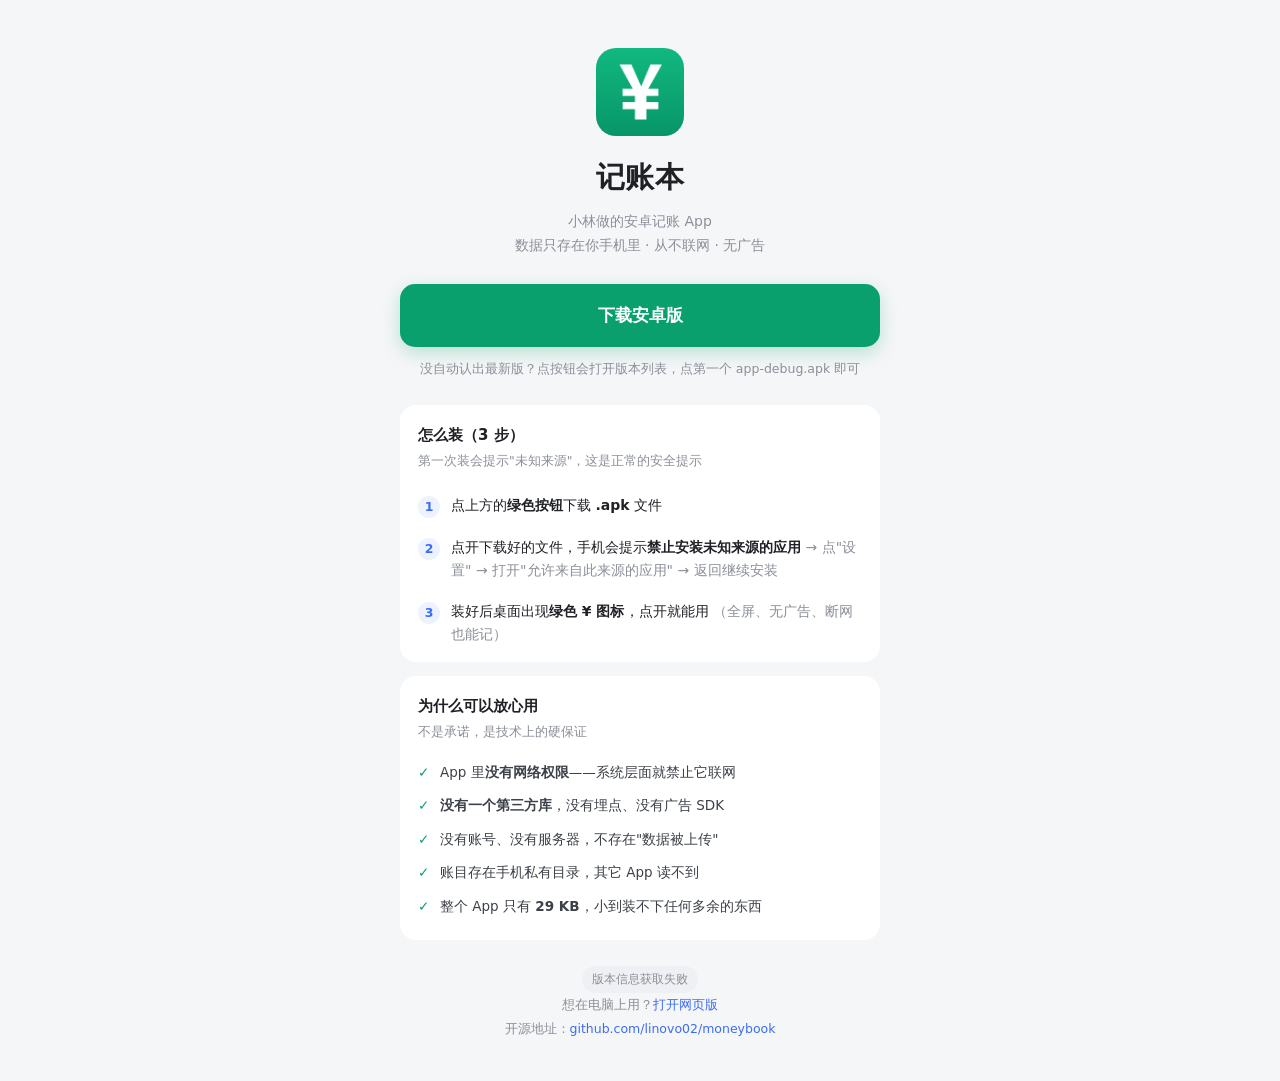
==== index.html @ 06cf5b90 "Add files via upload" ====
<!DOCTYPE html>
<html lang="zh-CN">
<head>
<meta charset="UTF-8">
<meta name="viewport" content="width=device-width, initial-scale=1, viewport-fit=cover">
<meta name="theme-color" content="#f5f6f8">
<title>记账本 · 下载</title>
<style>
  :root{
    --bg:#f5f6f8; --card:#fff; --line:#ececf0; --text:#1f2126; --sub:#8b8f99;
    --green:#0aa06e; --green-dark:#089668;
  }
  *{box-sizing:border-box;-webkit-tap-highlight-color:transparent}
  html,body{margin:0;padding:0}
  body{
    background:var(--bg);color:var(--text);
    font-family:-apple-system,BlinkMacSystemFont,"Segoe UI","Microsoft YaHei",system-ui,sans-serif;
    font-size:16px;line-height:1.6;-webkit-text-size-adjust:100%;
  }
  .wrap{max-width:520px;margin:0 auto;padding:32px 20px calc(40px + env(safe-area-inset-bottom))}

  .hero{text-align:center;padding:16px 0 26px}
  .hero img{width:88px;height:88px;border-radius:20px;display:block;margin:0 auto 18px}
  .hero h1{margin:0;font-size:29px;font-weight:700;letter-spacing:.02em}
  .hero p{margin:10px 0 0;font-size:14px;color:var(--sub);line-height:1.7}

  .btn{
    display:block;text-align:center;text-decoration:none;
    background:var(--green);color:#fff;font-weight:700;font-size:17px;
    padding:18px 20px;border-radius:15px;margin:0 0 12px;
    box-shadow:0 6px 18px rgba(10,160,110,.25);
    transition:transform .12s,box-shadow .12s;
  }
  .btn:active{transform:scale(.985);box-shadow:0 3px 10px rgba(10,160,110,.22)}
  .btn-sub{text-align:center;font-size:12.5px;color:var(--sub);margin:0 0 26px;min-height:20px}

  .card{background:var(--card);border-radius:16px;padding:18px 18px 6px;margin-bottom:14px}
  .card h2{margin:0 0 4px;font-size:15px;font-weight:700}
  .card .hint{font-size:12.5px;color:var(--sub);margin:0 0 14px}
  .step{display:flex;gap:11px;padding:9px 0}
  .step .n{
    flex:0 0 22px;height:22px;border-radius:50%;background:#eef2ff;color:#3b6cf6;
    font-size:12.5px;font-weight:700;display:flex;align-items:center;justify-content:center;
    margin-top:2px;
  }
  .step .t{font-size:14px;line-height:1.65}
  .step .t b{font-weight:700}
  .step .t span{color:var(--sub)}

  .safe{list-style:none;margin:0;padding:0 0 10px}
  .safe li{font-size:13.5px;padding:6px 0 6px 22px;position:relative;color:#3c4048}
  .safe li::before{content:"✓";position:absolute;left:0;top:6px;color:var(--green);font-weight:700}

  .foot{text-align:center;font-size:12.5px;color:var(--sub);margin-top:22px;line-height:1.9}
  .foot a{color:#3b6cf6;text-decoration:none}
  .ver{display:inline-block;font-size:11.5px;color:var(--sub);background:#eff0f3;border-radius:99px;padding:3px 10px;margin-top:4px}
</style>
</head>
<body>

<div class="wrap">

  <div class="hero">
    <img src="moneybook/icon-192.png" alt="记账本">
    <h1>记账本</h1>
    <p>小林做的安卓记账 App<br>数据只存在你手机里 · 从不联网 · 无广告</p>
  </div>

  <a class="btn" id="dl" href="https://github.com/linovo02/moneybook/releases">下载安卓版</a>
  <p class="btn-sub" id="note">正在获取最新版本信息…</p>

  <div class="card">
    <h2>怎么装（3 步）</h2>
    <p class="hint">第一次装会提示"未知来源"，这是正常的安全提示</p>
    <div class="step">
      <div class="n">1</div>
      <div class="t">点上方的<b>绿色按钮</b>下载 <b>.apk</b> 文件</div>
    </div>
    <div class="step">
      <div class="n">2</div>
      <div class="t">点开下载好的文件，手机会提示<b>禁止安装未知来源的应用</b>
        <span>→ 点"设置" → 打开"允许来自此来源的应用" → 返回继续安装</span></div>
    </div>
    <div class="step">
      <div class="n">3</div>
      <div class="t">装好后桌面出现<b>绿色 ¥ 图标</b>，点开就能用
        <span>（全屏、无广告、断网也能记）</span></div>
    </div>
  </div>

  <div class="card">
    <h2>为什么可以放心用</h2>
    <p class="hint">不是承诺，是技术上的硬保证</p>
    <ul class="safe">
      <li>App 里<b>没有网络权限</b>——系统层面就禁止它联网</li>
      <li><b>没有一个第三方库</b>，没有埋点、没有广告 SDK</li>
      <li>没有账号、没有服务器，不存在"数据被上传"</li>
      <li>账目存在手机私有目录，其它 App 读不到</li>
      <li>整个 App 只有 <b>29 KB</b>，小到装不下任何多余的东西</li>
    </ul>
  </div>

  <div class="foot">
    <span class="ver" id="ver">版本信息加载中…</span><br>
    想在电脑上用？<a href="moneybook/">打开网页版</a><br>
    开源地址：<a href="https://github.com/linovo02/moneybook">github.com/linovo02/moneybook</a>
  </div>

</div>

<script>
(function () {
  'use strict';

  var API = 'https://api.github.com/repos/linovo02/moneybook/releases/latest';
  var LIST = 'https://github.com/linovo02/moneybook/releases';

  var btn  = document.getElementById('dl');
  var note = document.getElementById('note');
  var ver  = document.getElementById('ver');

  /* 兜底：任何一步失败，按钮也要能点，指向版本列表 */
  function fallback() {
    btn.href = LIST;
    btn.textContent = '下载安卓版';
    note.textContent = '没自动认出最新版？点按钮会打开版本列表，点第一个 app-debug.apk 即可';
    ver.textContent = '版本信息获取失败';
  }
  fallback();

  if (typeof fetch !== 'function') return;

  fetch(API, { cache: 'no-store' })
    .then(function (r) { if (!r.ok) throw new Error('http ' + r.status); return r.json(); })
    .then(function (d) {
      var apk = null, i;
      for (i = 0; i < (d.assets || []).length; i++) {
        if (/\.apk$/i.test(d.assets[i].name)) { apk = d.assets[i]; break; }
      }
      if (!apk) throw new Error('no apk in release');

      btn.href = apk.browser_download_url;
      btn.textContent = '下载最新版 ' + d.tag_name;
      note.textContent = '点上面按钮直接下载，不用在页面上找文件';
      ver.textContent = d.tag_name + ' · ' + Math.round(apk.size / 1024) + ' KB · ' +
        String(d.published_at || '').slice(0, 10);
    })
    ['catch'](function () { fallback(); });
})();
</script>
</body>
</html>
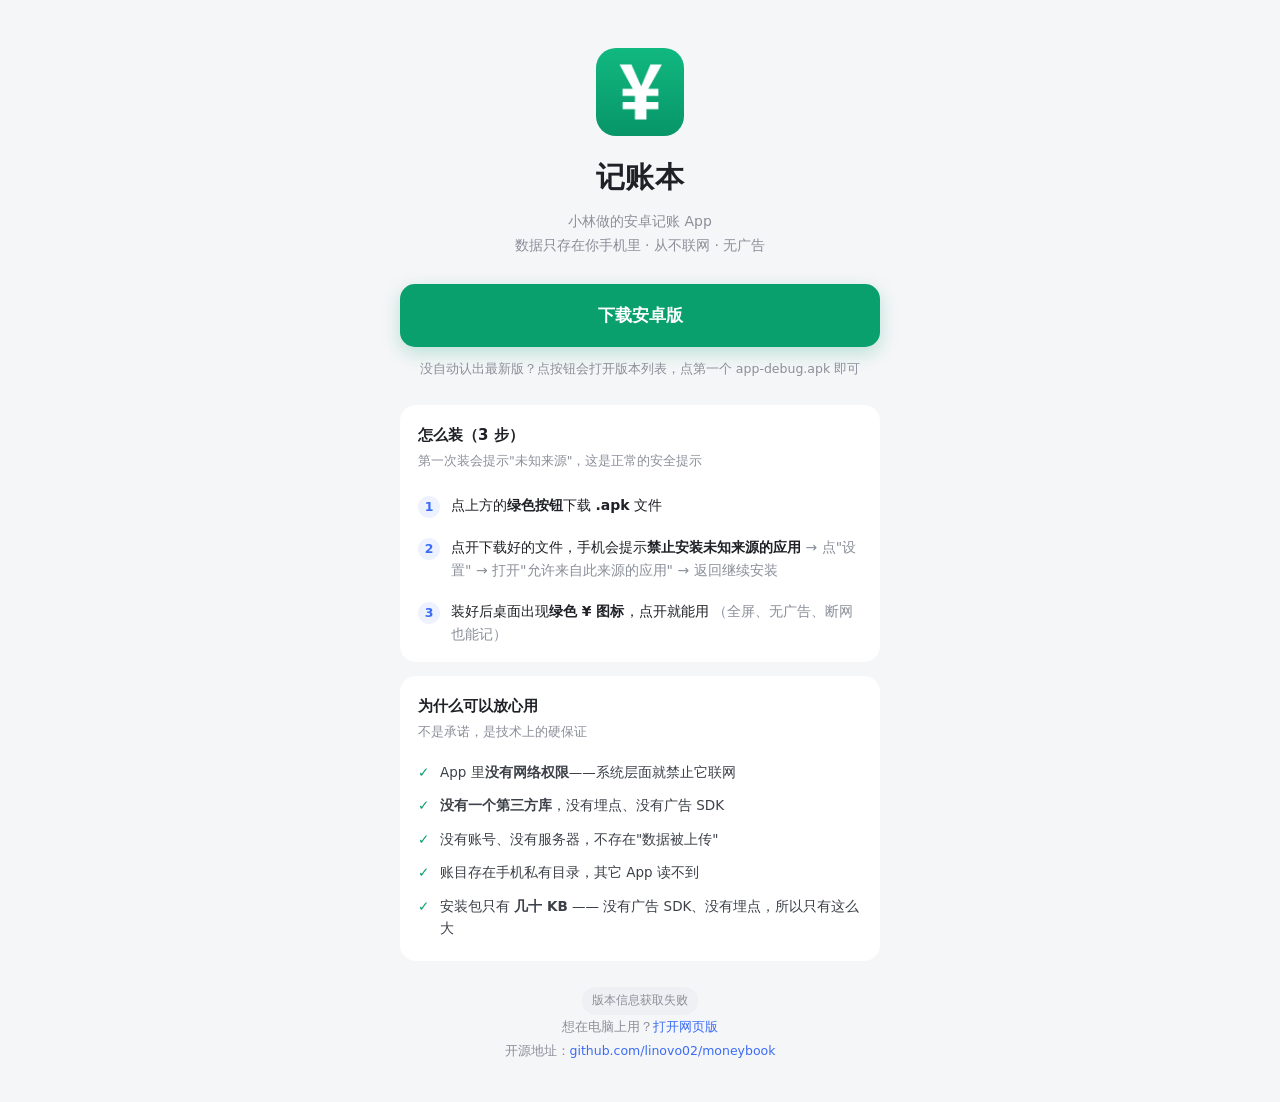
==== commit 4fab5247: "Add files via upload" ====
--- a/index.html
+++ b/index.html
@@ -96,7 +96,7 @@
       <li><b>没有一个第三方库</b>，没有埋点、没有广告 SDK</li>
       <li>没有账号、没有服务器，不存在"数据被上传"</li>
       <li>账目存在手机私有目录，其它 App 读不到</li>
-      <li>整个 App 只有 <b>29 KB</b>，小到装不下任何多余的东西</li>
+      <li>安装包只有 <b id="apkSizeTxt">几十 KB</b> —— 没有广告 SDK、没有埋点，所以只有这么大</li>
     </ul>
   </div>
 
@@ -142,7 +142,13 @@
       btn.href = apk.browser_download_url;
       btn.textContent = '下载最新版 ' + d.tag_name;
       note.textContent = '点上面按钮直接下载，不用在页面上找文件';
-      ver.textContent = d.tag_name + ' · ' + Math.round(apk.size / 1024) + ' KB · ' +
+
+      var kb = Math.round(apk.size / 1024);
+      // 页面上的"安装包多大"必须是真实数字，不能手写 —— 手写的迟早会过期
+      var sizeEl = document.getElementById('apkSizeTxt');
+      if (sizeEl) sizeEl.textContent = kb + ' KB';
+
+      ver.textContent = d.tag_name + ' · ' + kb + ' KB · ' +
         String(d.published_at || '').slice(0, 10);
     })
     ['catch'](function () { fallback(); });
